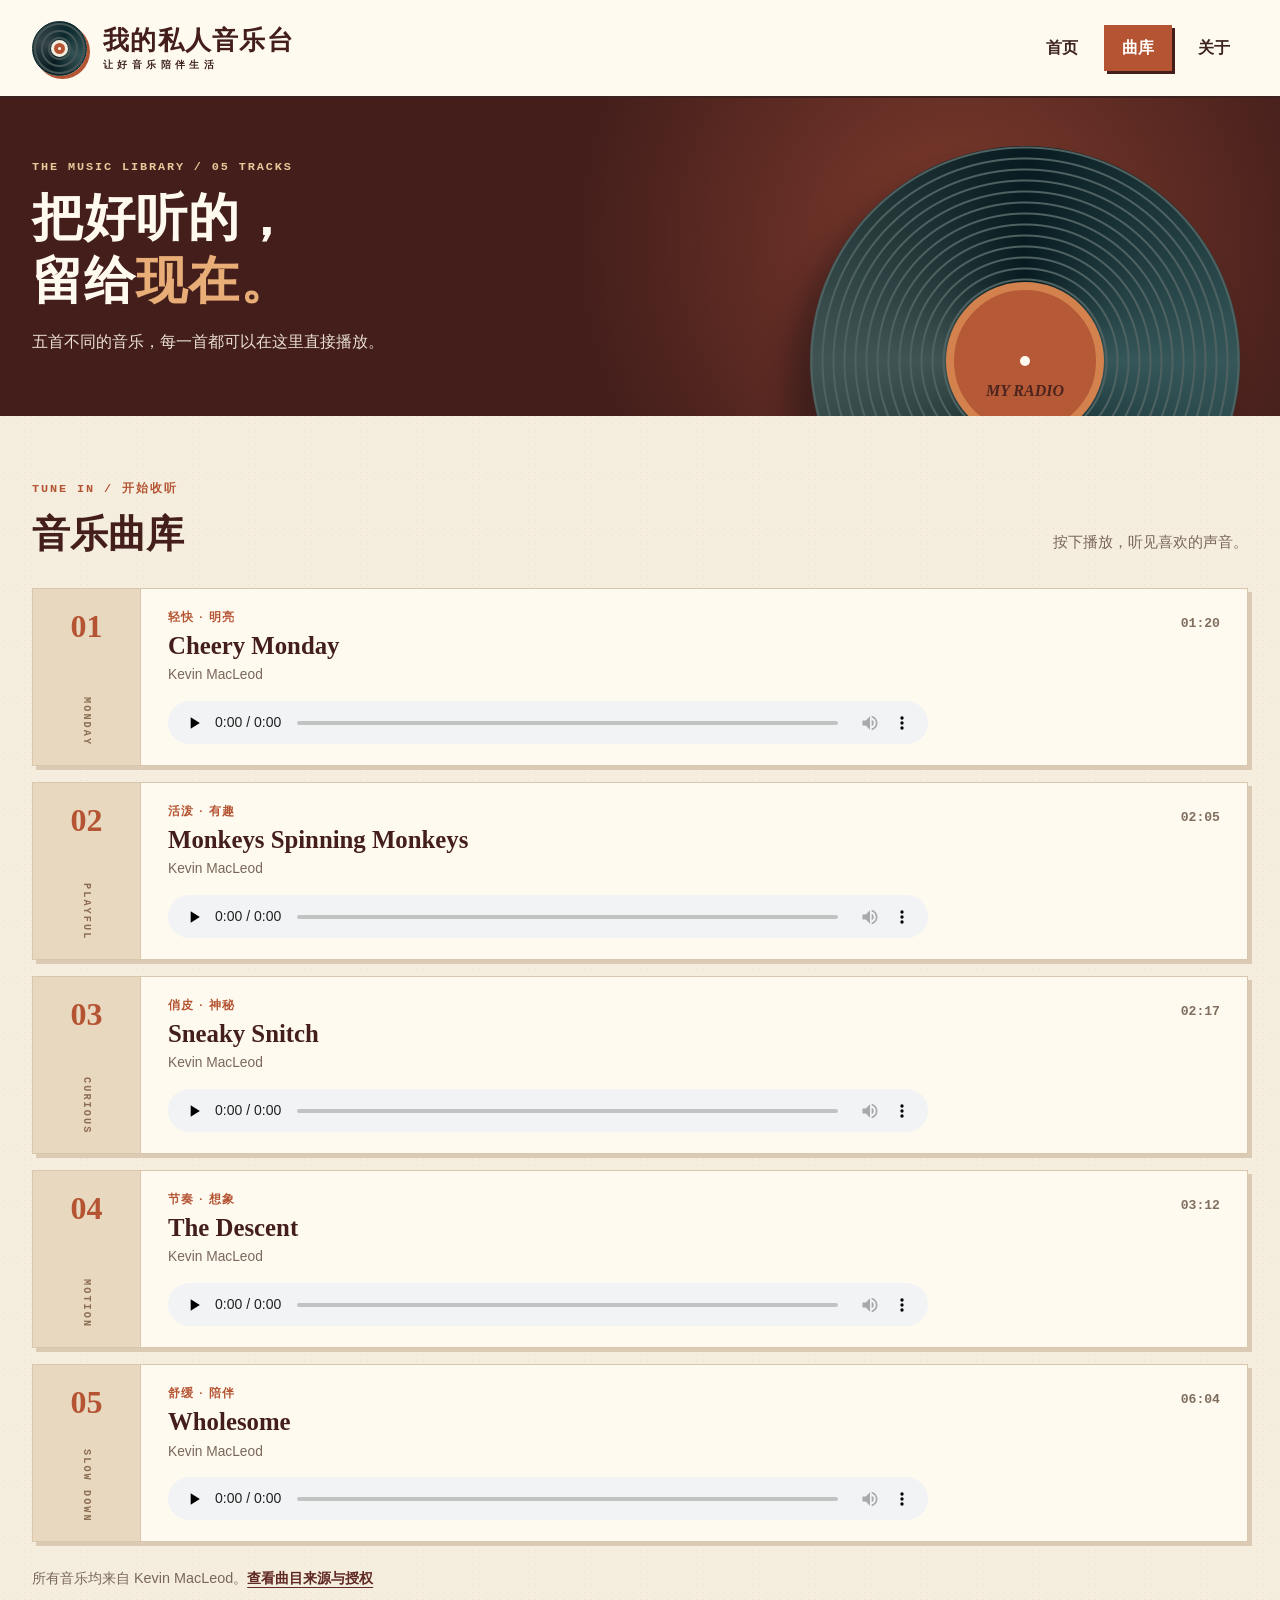
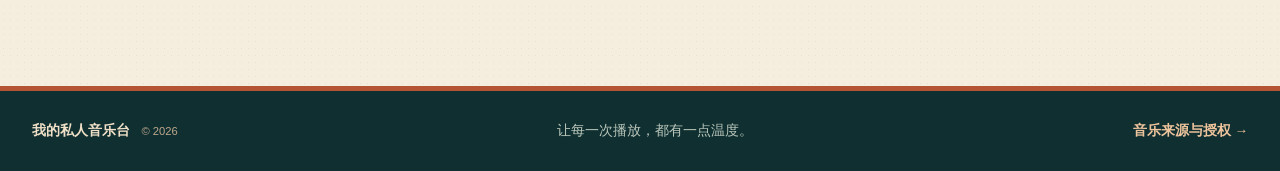
==== music.html @ 1c06bd7a "Add private music station website" ====
<!DOCTYPE html>
<html lang="zh-CN">
<head>
  <meta charset="UTF-8">
  <meta name="viewport" content="width=device-width, initial-scale=1.0">
  <meta name="description" content="我的私人音乐台曲库：五首 Kevin MacLeod 的音乐，提供 MP3 与 Ogg 格式，直接在线收听。">
  <title>曲库｜我的私人音乐台</title>
  <link rel="stylesheet" href="styles.css">
</head>
<body>
  <header class="site-header">
    <div class="header-inner page-width">
      <a class="brand" href="index.html" aria-label="我的私人音乐台，返回首页"><span class="brand-record" aria-hidden="true"></span><span class="brand-words"><strong>我的私人音乐台</strong><small>让好音乐陪伴生活</small></span></a>
      <nav class="site-nav" aria-label="主导航"><a href="index.html">首页</a><a href="music.html" aria-current="page">曲库</a><a href="about.html">关于</a></nav>
    </div>
  </header>

  <main>
    <section class="interior-hero library-hero" aria-labelledby="library-title">
      <div class="page-width interior-grid">
        <div><p class="eyebrow light-eyebrow">THE MUSIC LIBRARY / 05 TRACKS</p><h1 id="library-title">把好听的，<br>留给<span>现在。</span></h1><p>五首不同的音乐，每一首都可以在这里直接播放。</p></div>
        <div class="hero-record" aria-hidden="true"><span></span></div>
      </div>
    </section>

    <section class="library page-width" aria-label="五首音乐播放器">
      <div class="library-heading"><div><p class="eyebrow">TUNE IN / 开始收听</p><h2>音乐曲库</h2></div><p>按下播放，听见喜欢的声音。</p></div>

      <article class="track-card" id="cheery-monday">
        <div class="track-side"><span class="track-number">01</span><span class="track-side-label">MONDAY</span></div>
        <div class="track-main"><div class="track-heading"><div><p class="track-tag">轻快 · 明亮</p><h2>Cheery Monday</h2><p class="track-artist">Kevin MacLeod</p></div><span class="track-duration">01:20</span></div><audio controls preload="none" aria-label="播放 Cheery Monday，Kevin MacLeod"><source src="assets/audio/cheery-monday.mp3" type="audio/mpeg"><source src="assets/audio/cheery-monday.ogg" type="audio/ogg">您的浏览器不支持音频播放。<a href="assets/audio/cheery-monday.mp3" download>下载 MP3</a> 或 <a href="assets/audio/cheery-monday.ogg" download>下载 Ogg</a>。</audio></div>
      </article>

      <article class="track-card" id="monkeys-spinning-monkeys">
        <div class="track-side"><span class="track-number">02</span><span class="track-side-label">PLAYFUL</span></div>
        <div class="track-main"><div class="track-heading"><div><p class="track-tag">活泼 · 有趣</p><h2>Monkeys Spinning Monkeys</h2><p class="track-artist">Kevin MacLeod</p></div><span class="track-duration">02:05</span></div><audio controls preload="none" aria-label="播放 Monkeys Spinning Monkeys，Kevin MacLeod"><source src="assets/audio/monkeys-spinning-monkeys.mp3" type="audio/mpeg"><source src="assets/audio/monkeys-spinning-monkeys.ogg" type="audio/ogg">您的浏览器不支持音频播放。<a href="assets/audio/monkeys-spinning-monkeys.mp3" download>下载 MP3</a> 或 <a href="assets/audio/monkeys-spinning-monkeys.ogg" download>下载 Ogg</a>。</audio></div>
      </article>

      <article class="track-card" id="sneaky-snitch">
        <div class="track-side"><span class="track-number">03</span><span class="track-side-label">CURIOUS</span></div>
        <div class="track-main"><div class="track-heading"><div><p class="track-tag">俏皮 · 神秘</p><h2>Sneaky Snitch</h2><p class="track-artist">Kevin MacLeod</p></div><span class="track-duration">02:17</span></div><audio controls preload="none" aria-label="播放 Sneaky Snitch，Kevin MacLeod"><source src="assets/audio/sneaky-snitch.mp3" type="audio/mpeg"><source src="assets/audio/sneaky-snitch.ogg" type="audio/ogg">您的浏览器不支持音频播放。<a href="assets/audio/sneaky-snitch.mp3" download>下载 MP3</a> 或 <a href="assets/audio/sneaky-snitch.ogg" download>下载 Ogg</a>。</audio></div>
      </article>

      <article class="track-card" id="the-descent">
        <div class="track-side"><span class="track-number">04</span><span class="track-side-label">MOTION</span></div>
        <div class="track-main"><div class="track-heading"><div><p class="track-tag">节奏 · 想象</p><h2>The Descent</h2><p class="track-artist">Kevin MacLeod</p></div><span class="track-duration">03:12</span></div><audio controls preload="none" aria-label="播放 The Descent，Kevin MacLeod"><source src="assets/audio/the-descent.mp3" type="audio/mpeg"><source src="assets/audio/the-descent.ogg" type="audio/ogg">您的浏览器不支持音频播放。<a href="assets/audio/the-descent.mp3" download>下载 MP3</a> 或 <a href="assets/audio/the-descent.ogg" download>下载 Ogg</a>。</audio></div>
      </article>

      <article class="track-card" id="wholesome">
        <div class="track-side"><span class="track-number">05</span><span class="track-side-label">SLOW DOWN</span></div>
        <div class="track-main"><div class="track-heading"><div><p class="track-tag">舒缓 · 陪伴</p><h2>Wholesome</h2><p class="track-artist">Kevin MacLeod</p></div><span class="track-duration">06:04</span></div><audio controls preload="none" aria-label="播放 Wholesome，Kevin MacLeod"><source src="assets/audio/wholesome.mp3" type="audio/mpeg"><source src="assets/audio/wholesome.ogg" type="audio/ogg">您的浏览器不支持音频播放。<a href="assets/audio/wholesome.mp3" download>下载 MP3</a> 或 <a href="assets/audio/wholesome.ogg" download>下载 Ogg</a>。</audio></div>
      </article>

      <p class="library-note">所有音乐均来自 Kevin MacLeod。<a href="about.html#credits">查看曲目来源与授权</a></p>
    </section>
  </main>

  <footer class="site-footer"><div class="page-width footer-inner"><span>我的私人音乐台 <small>© 2026</small></span><span>让每一次播放，都有一点温度。</span><a href="about.html">音乐来源与授权 →</a></div></footer>
</body>
</html>
---- styles.css ----
@charset "UTF-8";

:root {
  --paper: #f5eedf;
  --paper-light: #fffaf0;
  --ink: #3d2320;
  --wine: #602923;
  --wine-dark: #431e1b;
  --teal: #173e3d;
  --teal-dark: #102f31;
  --rust: #b45432;
  --gold: #d8b77c;
  --line: #d8c7ad;
  --muted: #79675a;
  --font-display: "Noto Serif SC", "Songti SC", "STSong", "SimSun", Georgia, serif;
  --font-body: "Noto Sans SC", "Microsoft YaHei", "PingFang SC", Arial, sans-serif;
}

*, *::before, *::after { box-sizing: border-box; }
html { scroll-behavior: smooth; }
body {
  margin: 0;
  color: var(--ink);
  background: radial-gradient(rgba(99, 65, 39, .075) .7px, transparent .8px) 0 0 / 7px 7px, var(--paper);
  font-family: var(--font-body);
  line-height: 1.65;
}
button, audio { font: inherit; }
a { color: inherit; text-decoration: none; }
a:focus-visible, audio:focus-visible { outline: 3px solid var(--rust); outline-offset: 4px; }
img { max-width: 100%; }
.page-width { width: min(100% - 64px, 1220px); margin-inline: auto; }
.eyebrow { margin: 0 0 12px; color: var(--rust); font: 700 .74rem/1.4 "Courier New", monospace; letter-spacing: .16em; }
.light-eyebrow { color: #e9c999; }

/* Header */
.site-header { position: relative; z-index: 5; background: var(--paper-light); border-bottom: 2px solid var(--ink); }
.header-inner { min-height: 96px; display: flex; align-items: center; justify-content: space-between; gap: 24px; }
.brand { display: inline-flex; align-items: center; gap: 16px; min-width: 0; }
.brand-record {
  position: relative;
  flex: 0 0 55px;
  width: 55px;
  height: 55px;
  border-radius: 50%;
  background: repeating-radial-gradient(circle, transparent 0 2px, #455555 3px 4px, transparent 5px 7px), conic-gradient(from 20deg, #0b292d, #325254, #071b20, #354448, #0b292d);
  border: 1px solid #09262a;
  box-shadow: 3px 3px 0 var(--rust);
}
.brand-record::before { content: ""; position: absolute; inset: 18px; border-radius: 50%; background: var(--rust); border: 3px solid var(--paper); }
.brand-record::after { content: ""; position: absolute; inset: 25px; border-radius: 50%; background: var(--paper-light); }
.brand-words { display: grid; gap: 1px; }
.brand-words strong { font: 900 clamp(1.15rem, 2vw, 1.72rem)/1.3 var(--font-display); letter-spacing: .05em; color: var(--wine-dark); white-space: nowrap; }
.brand-words small { font: 700 .6rem/1.4 var(--font-body); letter-spacing: .46em; white-space: nowrap; }
.site-nav { display: flex; align-items: center; gap: 8px; }
.site-nav a { min-width: 68px; text-align: center; padding: 10px 14px; font-weight: 700; transition: background .2s, color .2s; }
.site-nav a:hover { color: var(--rust); }
.site-nav a[aria-current="page"] { background: var(--rust); color: white; box-shadow: 3px 3px 0 var(--wine-dark); }

/* Home hero */
.home-hero {
  overflow: hidden;
  color: var(--paper-light);
  background: radial-gradient(circle at 82% 44%, #265553 0, transparent 42%), linear-gradient(130deg, var(--teal-dark), var(--teal));
}
.hero-grid { min-height: 550px; display: grid; grid-template-columns: minmax(0, 1fr) minmax(0, 1.1fr); align-items: center; gap: 32px; }
.hero-copy { position: relative; z-index: 2; padding-block: 60px; }
.eyebrow-line { display: inline-block; width: 25px; height: 1px; margin: 0 9px 4px 0; background: currentColor; }
.hero-copy h1, .interior-hero h1 { margin: 0; font: 900 clamp(3rem, 5vw, 5.2rem)/1.22 var(--font-display); letter-spacing: .02em; }
.hero-copy h1 span, .interior-hero h1 span { color: #e9ae77; }
.hero-lead { max-width: 420px; margin: 26px 0 32px; color: #e7e1d2; font-size: 1.04rem; line-height: 1.9; }
.button { display: inline-flex; align-items: center; justify-content: space-between; gap: 58px; min-width: 212px; padding: 13px 18px 13px 23px; font-weight: 700; border: 1px solid transparent; transition: transform .2s, box-shadow .2s; }
.button:hover { transform: translateY(-3px); }
.button-light { background: #f4e7cc; color: var(--wine-dark); box-shadow: 5px 5px 0 var(--rust); }
.button-light:hover { box-shadow: 7px 8px 0 var(--rust); }
.hero-footnote { margin: 28px 0 0; color: #c3d1cb; font-size: .77rem; letter-spacing: .12em; }
.hero-art { position: relative; height: 510px; isolation: isolate; }
.signal { position: absolute; left: 50%; top: 46%; width: 460px; height: 460px; border: 1px solid rgba(222, 170, 113, .52); border-radius: 50%; transform: translate(-50%, -50%); }
.signal-two { width: 590px; height: 590px; opacity: .55; }
.signal-three { width: 720px; height: 720px; opacity: .3; }
.radio-antenna { position: absolute; width: 7px; height: 146px; bottom: 327px; left: 69%; border-radius: 5px; background: linear-gradient(90deg, #8e9995, #f4e5bd, #798b89); transform: rotate(14deg); transform-origin: bottom; }
.radio-antenna::before { content: ""; position: absolute; top: -8px; left: -5px; width: 17px; height: 17px; border-radius: 50%; background: var(--gold); }
.radio-body { position: absolute; width: min(100%, 490px); height: 300px; bottom: 49px; left: 50%; transform: translateX(-50%); border: 9px solid #8c3e27; border-radius: 42px 42px 27px 27px; background: linear-gradient(145deg, #ae5b35, #6c291c 72%); box-shadow: 0 27px 0 -14px #351d16, 23px 30px 34px #061c1ba8, inset 3px 3px 1px #e29357; }
.radio-face { position: absolute; inset: 15px 15px 22px; display: grid; grid-template-columns: 56% 44%; gap: 8px; padding: 18px; border-radius: 26px 26px 17px 17px; background: #261e19; border: 3px solid #d39457; }
.radio-speaker { border: 4px solid #9f7144; border-radius: 22px; background-color: #e2b273; background-image: radial-gradient(#513a27 1.35px, transparent 1.8px); background-size: 7px 7px; box-shadow: inset 0 0 26px #713c25; }
.radio-panel { display: flex; flex-direction: column; align-items: center; min-width: 0; border-radius: 16px; background: linear-gradient(145deg, #593523, #241d19); border: 2px solid #925c38; }
.radio-label { margin-top: 18px; text-align: center; color: #eac58d; font: italic 700 1.16rem/1.1 Georgia, serif; letter-spacing: .08em; }
.radio-frequency { position: relative; display: flex; justify-content: space-evenly; align-items: end; width: 84%; height: 34px; margin-top: 12px; border-top: 2px solid #c99259; border-bottom: 2px solid #c99259; }
.radio-frequency i { display: block; height: 11px; border-left: 2px solid #e9c291; }
.radio-frequency i:nth-child(3n) { height: 18px; }
.radio-frequency::after { content: ""; position: absolute; height: 28px; left: 58%; bottom: 0; border-left: 3px solid #d9754b; }
.radio-dial { display: flex; justify-content: space-between; width: 82%; color: #e9c291; font: 700 .65rem "Courier New", monospace; }
.radio-knobs { display: flex; justify-content: space-around; width: 100%; margin-top: auto; margin-bottom: 17px; }
.radio-knobs span { width: 44px; height: 44px; border-radius: 50%; background: repeating-conic-gradient(#b88752 0 8deg, #694528 8deg 13deg); border: 5px solid #d3a065; box-shadow: 0 3px 0 #170e0b, inset 0 0 0 6px #603c26; }
.radio-feet span { position: absolute; bottom: -22px; width: 54px; height: 20px; background: #301b16; border-radius: 0 0 10px 10px; }
.radio-feet span:first-child { left: 60px; }.radio-feet span:last-child { right: 60px; }
.art-stamp { position: absolute; top: 43px; right: 5px; transform: rotate(12deg); display: grid; place-items: center; width: 116px; height: 116px; border: 2px solid #e3be86; border-radius: 50%; text-align: center; color: #e3be86; font: 700 .76rem/1.5 "Courier New", monospace; letter-spacing: .14em; }
.hero-band { background: var(--wine-dark); border-block: 1px solid #cb9c77; }
.hero-band .page-width { display: flex; align-items: center; justify-content: space-between; min-height: 45px; color: #e5c5a0; font: 700 .7rem "Courier New", monospace; letter-spacing: .2em; }
.hero-band span:nth-child(2) { font-size: 1rem; }

/* Featured */
.featured { padding-block: 86px 100px; }
.section-heading, .library-heading { display: flex; justify-content: space-between; align-items: end; gap: 24px; margin-bottom: 30px; }
.section-heading h2, .library-heading h2 { margin: 0; color: var(--wine-dark); font: 900 clamp(1.9rem, 3vw, 2.75rem)/1.3 var(--font-display); }
.section-heading > p, .library-heading > p { margin: 0 0 5px; color: var(--muted); font-size: .92rem; }
.feature-grid { display: grid; grid-template-columns: repeat(3, minmax(0, 1fr)); gap: 22px; }
.feature-card { overflow: hidden; background: var(--paper-light); border: 1px solid var(--line); box-shadow: 5px 5px 0 #d8c6a9; }
.feature-art { position: relative; height: 220px; overflow: hidden; }
.feature-art-note { position: absolute; left: 18px; bottom: 13px; color: #fff2dd; font: 700 .66rem "Courier New", monospace; letter-spacing: .17em; }
.feature-art-record { background: linear-gradient(135deg, #a66a3d, #4e201c 78%); }
.feature-vinyl { position: absolute; width: 255px; height: 255px; top: 26px; right: -9px; border-radius: 50%; background: repeating-radial-gradient(circle, transparent 0 4px, #284142 5px 6px, transparent 7px 11px), conic-gradient(#0a252c, #315053, #06171c, #2f484b, #0a252c); box-shadow: -19px 12px 30px #21100fd1; }
.feature-vinyl::before { content: ""; position: absolute; inset: 90px; border-radius: 50%; background: #c06437; border: 6px solid #d59059; }
.feature-vinyl::after { content: ""; position: absolute; inset: 123px; border-radius: 50%; background: #f2d7a6; }
.feature-art-window { background: linear-gradient(45deg, #1c4341, #60918b 60%, #c7aa72); }
.window-frame { position: absolute; left: 26%; top: -15%; width: 50%; height: 137%; display: grid; grid-template-columns: 1fr 1fr; grid-template-rows: 1fr 1fr; gap: 8px; padding: 8px; transform: rotate(-8deg); background: #6b412a; box-shadow: 13px 10px 16px #1b343399; }
.window-frame i { background: linear-gradient(155deg, #d7bd85, #5a8c85 55%, #244c50 56%); }
.feature-art-sun { background: linear-gradient(175deg, #c37048 0, #dca775 48%, #1c4748 49%, #0e3136 100%); }
.feature-art-sun::after { content: ""; position: absolute; left: -15%; right: -15%; bottom: -80%; height: 112%; border-radius: 50%; background: repeating-radial-gradient(circle at 50% 0%, transparent 0 17px, #d7b58747 18px 19px), #14383c; }
.sun-circle { position: absolute; top: 25px; left: 50%; width: 124px; height: 124px; border-radius: 50%; transform: translateX(-50%); background: #f4ce8d; box-shadow: 0 0 0 22px #f4ce8d29; }
.feature-content { padding: 18px 19px 20px; }
.feature-mood { color: var(--rust); font-size: .74rem; font-weight: 700; letter-spacing: .12em; }
.feature-content h3 { margin: 8px 0 1px; font: 700 1.28rem/1.35 Georgia, var(--font-display); }
.feature-content p { margin: 0 0 20px; color: var(--muted); font-size: .86rem; }
.feature-content a { display: inline-flex; justify-content: space-between; align-items: center; width: 100%; padding-top: 12px; border-top: 1px solid var(--line); color: var(--wine); font-size: .86rem; font-weight: 700; }
.feature-content a:hover, .section-end a:hover, .text-link:hover, .library-note a:hover, .credit-row a:hover { color: var(--rust); }
.section-end { display: flex; justify-content: space-between; align-items: center; gap: 20px; margin-top: 31px; padding-top: 20px; border-top: 1px solid var(--line); color: var(--muted); font-size: .9rem; }
.section-end a { color: var(--wine); font-weight: 700; }

/* Shared page heroes */
.interior-hero { overflow: hidden; color: var(--paper-light); }
.library-hero { background: radial-gradient(circle at 75% 45%, #7f3b2d, transparent 40%), var(--wine-dark); }
.about-hero { background: radial-gradient(circle at 78% 45%, #285654, transparent 40%), var(--teal-dark); }
.interior-grid { position: relative; display: grid; grid-template-columns: minmax(0, 1fr) 450px; align-items: center; min-height: 318px; }
.interior-grid > div:first-child { position: relative; z-index: 1; padding-block: 54px; }
.interior-hero h1 { font-size: clamp(2.6rem, 4vw, 4.25rem); }
.interior-hero p:last-child { max-width: 520px; margin: 17px 0 0; color: #eadfd2; }
.hero-record { position: absolute; width: 430px; height: 430px; top: 48px; right: 8px; border-radius: 50%; background: repeating-radial-gradient(circle, transparent 0 3px, #4f6261 4px 5px, transparent 6px 11px), conic-gradient(#071b20, #355759, #071b20, #405553, #071b20); box-shadow: -19px 22px 28px #1b10157a; }
.hero-record::before { content: ""; position: absolute; inset: 136px; border-radius: 50%; background: #b65937; border: 8px solid #d3824d; }
.hero-record::after { content: ""; position: absolute; inset: 210px; border-radius: 50%; background: var(--paper-light); }
.hero-record span { position: absolute; z-index: 1; top: 50%; left: 50%; width: 130px; transform: translate(-50%, 21px); text-align: center; color: #4d251e; font: italic 700 1rem Georgia, serif; }
.hero-record span::after { content: "MY RADIO"; }
.about-record { transform: rotate(-18deg); }

/* Library */
.library { padding-block: 65px 95px; }
.library-heading { margin-bottom: 28px; }
.track-card { display: grid; grid-template-columns: 108px minmax(0, 1fr); margin-bottom: 16px; background: var(--paper-light); border: 1px solid var(--line); box-shadow: 4px 4px 0 #dbcbb4; scroll-margin-top: 24px; }
.track-card:target { outline: 3px solid var(--rust); outline-offset: 3px; }
.track-side { display: flex; flex-direction: column; align-items: center; justify-content: space-between; padding: 19px 8px; background: #e8d8bf; border-right: 1px solid var(--line); }
.track-number { color: var(--rust); font: 700 2rem Georgia, serif; }
.track-side-label { writing-mode: vertical-rl; color: #8b6d53; font: 700 .64rem "Courier New", monospace; letter-spacing: .2em; }
.track-main { min-width: 0; padding: 19px 27px 21px; }
.track-heading { display: flex; justify-content: space-between; align-items: start; gap: 20px; margin-bottom: 14px; }
.track-tag { margin: 0 0 2px; color: var(--rust); font-size: .72rem; font-weight: 700; letter-spacing: .12em; }
.track-heading h2 { margin: 0; color: var(--wine-dark); font: 700 clamp(1.22rem, 2vw, 1.55rem)/1.35 Georgia, var(--font-display); }
.track-artist { margin: 2px 0 0; color: var(--muted); font-size: .86rem; }
.track-duration { flex: 0 0 auto; margin-top: 8px; color: #806f5f; font: 700 .82rem "Courier New", monospace; }
.track-main audio { display: block; width: 100%; max-width: 760px; height: 43px; accent-color: var(--rust); }
.library-note { margin: 25px 0 0; color: var(--muted); font-size: .9rem; }
.library-note a { color: var(--wine); font-weight: 700; text-decoration: underline; text-underline-offset: 4px; }

/* About */
.about-layout { display: grid; grid-template-columns: 1.1fr .9fr; gap: 80px; align-items: center; padding-block: 88px 100px; }
.about-intro h2 { margin: 0 0 23px; color: var(--wine-dark); font: 900 clamp(2rem, 3vw, 2.9rem)/1.38 var(--font-display); }
.about-intro > p:not(.eyebrow) { max-width: 610px; color: #584b40; line-height: 2; }
.text-link { display: inline-block; margin-top: 14px; padding-bottom: 5px; border-bottom: 2px solid currentColor; color: var(--wine); font-weight: 700; }
.about-quote { position: relative; overflow: hidden; min-height: 322px; padding: 38px 46px; color: #f6e6c9; background: var(--wine-dark); border: 7px double #d3a16f; box-shadow: 10px 10px 0 #decbb0; }
.about-quote > span { color: #cb8c66; font: 900 5rem/.8 Georgia, serif; }
.about-quote p { position: relative; z-index: 1; margin: 8px 0 19px; font: 700 clamp(1.4rem, 2.1vw, 2rem)/1.75 var(--font-display); }
.about-quote small { position: relative; z-index: 1; color: #e5b985; }
.quote-waves { position: absolute; right: -12px; bottom: 17px; display: flex; gap: 8px; align-items: center; height: 80px; opacity: .25; }
.quote-waves i { display: block; width: 7px; height: 25px; background: #f5e2c0; }
.quote-waves i:nth-child(2n) { height: 48px; }.quote-waves i:nth-child(3n) { height: 68px; }
.credits-section { padding-block: 75px 90px; background: #fff9eb9e; border-top: 1px solid var(--line); }
.credits-intro { max-width: 890px; margin: -3px 0 26px; color: #5f5147; line-height: 1.9; font-size: .91rem; }
.credits-intro a { color: var(--wine); text-decoration: underline; text-underline-offset: 3px; }
.credits-list { border-top: 2px solid var(--wine-dark); }
.credit-row { display: flex; align-items: center; justify-content: space-between; gap: 18px; padding: 17px 6px; border-bottom: 1px solid var(--line); }
.credit-row > div { display: flex; flex-wrap: wrap; align-items: baseline; gap: 8px 22px; }
.credit-row strong { color: var(--wine-dark); font: 700 1rem Georgia, var(--font-display); }
.credit-row span { color: var(--muted); font-size: .8rem; }
.credit-row a { flex: 0 0 auto; color: var(--wine); font-size: .83rem; font-weight: 700; }

/* Footer */
.site-footer { color: #efe0c7; background: var(--teal-dark); border-top: 5px solid var(--rust); }
.footer-inner { display: flex; justify-content: space-between; align-items: center; flex-wrap: wrap; gap: 12px 25px; min-height: 80px; padding-block: 20px; font-size: .85rem; }
.footer-inner > span:first-child { font-family: var(--font-display); font-weight: 700; }.footer-inner small { margin-left: 8px; color: #bea88c; font: 400 .7rem var(--font-body); }
.footer-inner > span:nth-child(2) { color: #b9c6ba; }.footer-inner a { color: #edc49c; font-weight: 700; }.footer-inner a:hover { color: white; }

@media (max-width: 880px) {
  .page-width { width: min(100% - 42px, 1220px); }
  .hero-grid { grid-template-columns: 1fr; gap: 0; }
  .hero-copy { padding-block: 66px 5px; }
  .hero-art { width: min(100%, 550px); height: 430px; margin-inline: auto; }
  .radio-body { bottom: 35px; }.radio-antenna { bottom: 312px; }
  .feature-grid { gap: 15px; }.feature-art { height: 170px; }
  .interior-grid { grid-template-columns: 1fr; }.hero-record { right: -130px; opacity: .48; }
  .about-layout { gap: 35px; }
}

@media (max-width: 620px) {
  .page-width { width: min(100% - 32px, 1220px); }
  .header-inner { min-height: 0; flex-direction: column; align-items: stretch; gap: 12px; padding-block: 13px; }
  .brand { justify-content: center; gap: 11px; }.brand-record { flex-basis: 42px; width: 42px; height: 42px; }.brand-record::before { inset: 13px; }.brand-record::after { inset: 19px; }
  .brand-words strong { font-size: 1.27rem; }.brand-words small { font-size: .54rem; letter-spacing: .27em; }
  .site-nav { justify-content: center; border-top: 1px solid var(--line); padding-top: 10px; }.site-nav a { flex: 1; max-width: 105px; padding: 7px 10px; }
  .hero-copy { padding-top: 54px; }.hero-copy h1 { font-size: clamp(2.55rem, 10vw, 3.6rem); }.hero-lead { font-size: .96rem; }
  .hero-art { height: 325px; }.signal { width: 340px; height: 340px; }.signal-two { width: 440px; height: 440px; }.signal-three { width: 540px; height: 540px; }
  .radio-body { width: 330px; height: 210px; bottom: 35px; border-width: 6px; border-radius: 28px; }.radio-face { inset: 9px 9px 14px; padding: 9px; border-width: 2px; border-radius: 18px; }.radio-speaker { border-radius: 13px; }.radio-label { margin-top: 8px; font-size: .8rem; }.radio-frequency { margin-top: 7px; height: 25px; }.radio-dial { font-size: .52rem; }.radio-knobs { margin-bottom: 6px; }.radio-knobs span { width: 29px; height: 29px; border-width: 3px; box-shadow: inset 0 0 0 4px #603c26; }.radio-antenna { height: 102px; bottom: 223px; left: 72%; }.art-stamp { top: 8px; right: 0; width: 72px; height: 72px; font-size: .48rem; }.radio-feet span { height: 14px; bottom: -16px; width: 38px; }
  .hero-band .page-width { font-size: .54rem; letter-spacing: .08em; }.hero-band span:nth-child(2) { display: none; }
  .featured, .library { padding-block: 55px 70px; }.section-heading, .library-heading { align-items: start; flex-direction: column; gap: 8px; margin-bottom: 23px; }
  .section-heading > p, .library-heading > p { font-size: .84rem; }.feature-grid { grid-template-columns: 1fr; gap: 22px; }.feature-art { height: 195px; }
  .section-end { align-items: start; flex-direction: column; gap: 8px; }
  .interior-grid { min-height: 280px; }.interior-grid > div:first-child { padding-block: 47px; }.interior-hero h1 { font-size: 2.5rem; }.interior-hero p:last-child { font-size: .88rem; }.hero-record { width: 270px; height: 270px; top: 28px; right: -130px; }.hero-record::before { inset: 85px; }.hero-record::after { inset: 130px; }.hero-record span { display: none; }
  .track-card { grid-template-columns: 50px minmax(0, 1fr); }.track-side { padding: 17px 4px; }.track-number { font-size: 1.2rem; }.track-side-label { font-size: .52rem; }.track-main { padding: 16px 13px 18px; }.track-heading { gap: 7px; }.track-heading h2 { font-size: 1.14rem; overflow-wrap: anywhere; }.track-duration { font-size: .68rem; }.track-main audio { height: 40px; }
  .about-layout { grid-template-columns: 1fr; padding-block: 65px 75px; }.about-quote { min-height: 260px; }.credits-section { padding-block: 65px 75px; }.credit-row { align-items: start; flex-direction: column; gap: 4px; }.credit-row > div { flex-direction: column; gap: 2px; }
  .footer-inner { flex-direction: column; align-items: start; }
}

@media (prefers-reduced-motion: reduce) {
  html { scroll-behavior: auto; }
  *, *::before, *::after { transition-duration: .01ms !important; animation-duration: .01ms !important; }
}
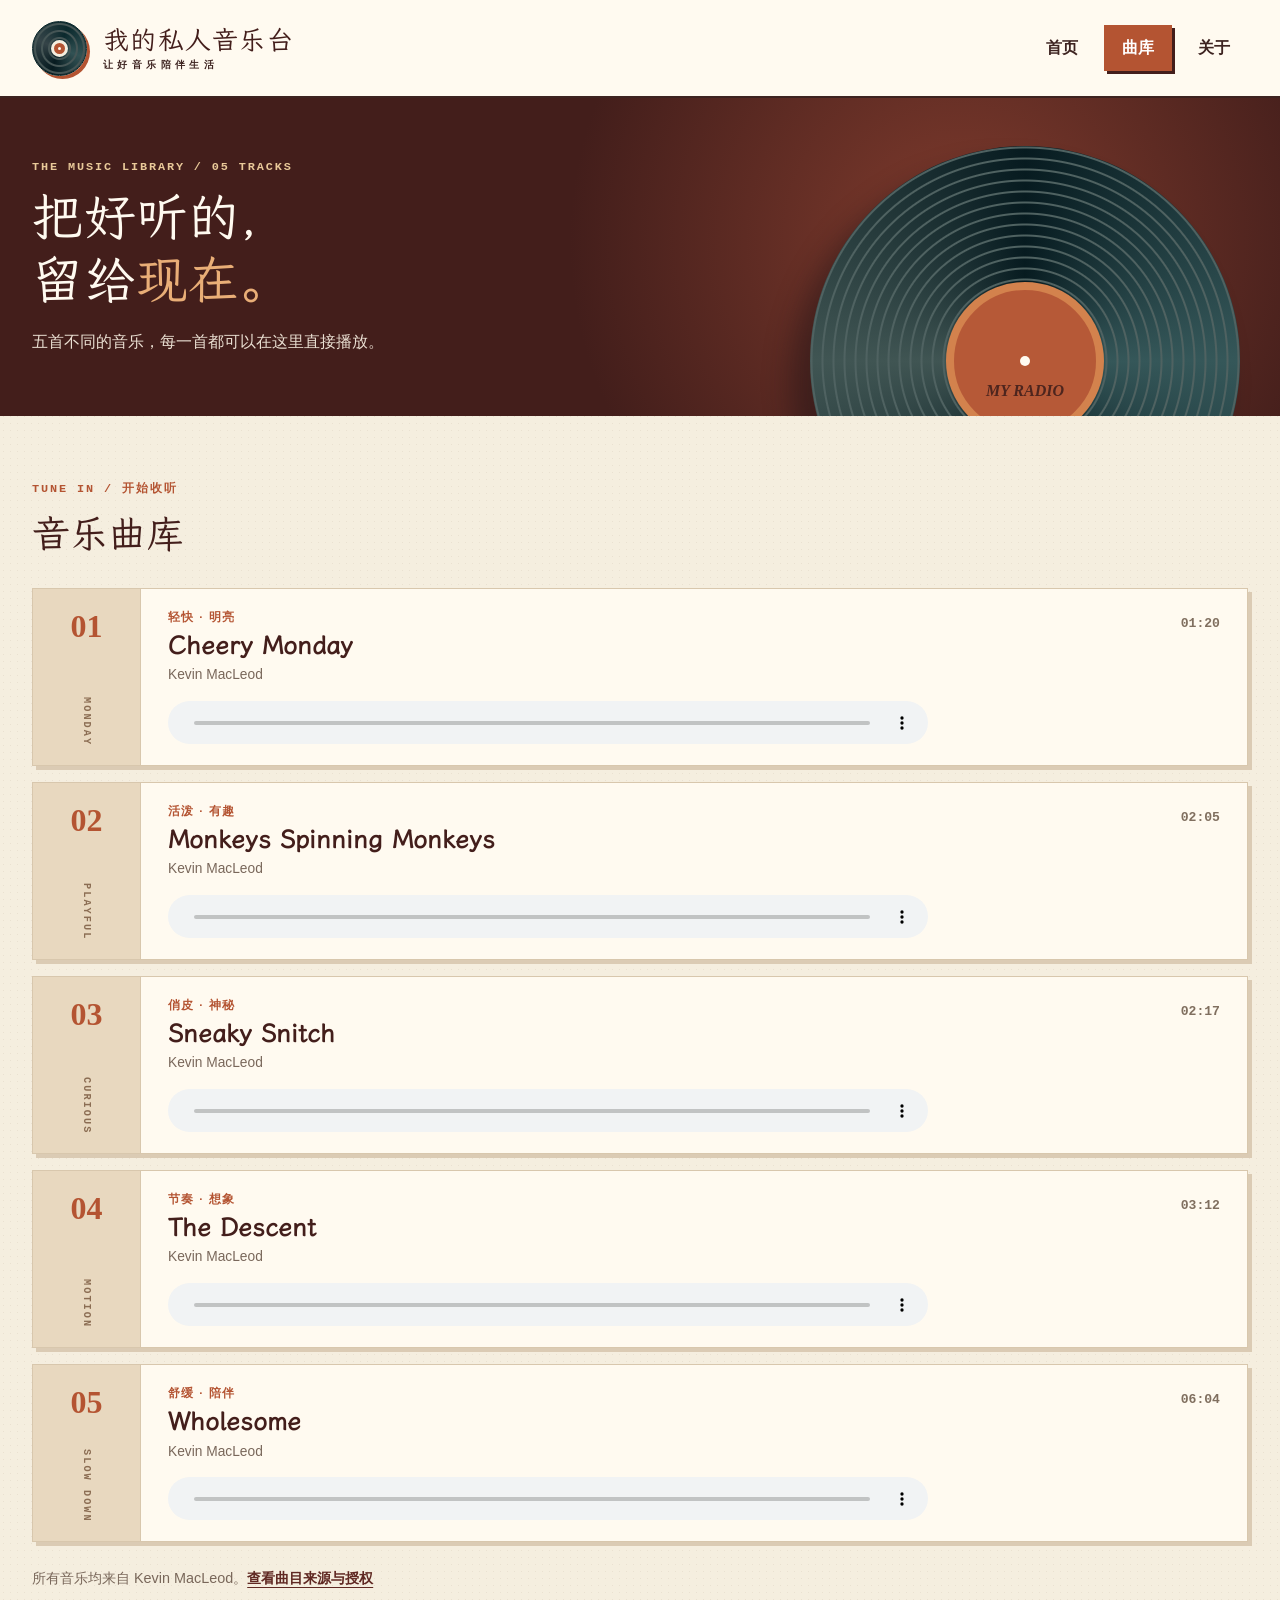
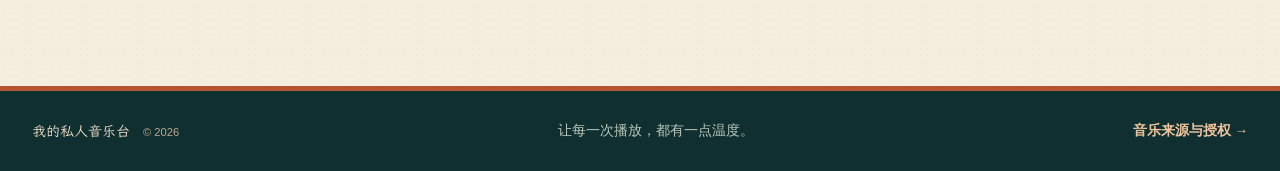
==== commit 6bb245cd: "Remove library heading tagline" ====
--- a/music.html
+++ b/music.html
@@ -24,7 +24,7 @@
     </section>
 
     <section class="library page-width" aria-label="五首音乐播放器">
-      <div class="library-heading"><div><p class="eyebrow">TUNE IN / 开始收听</p><h2>音乐曲库</h2></div><p>按下播放，听见喜欢的声音。</p></div>
+      <div class="library-heading"><div><p class="eyebrow">TUNE IN / 开始收听</p><h2>音乐曲库</h2></div></div>
 
       <article class="track-card" id="cheery-monday">
         <div class="track-side"><span class="track-number">01</span><span class="track-side-label">MONDAY</span></div>
--- a/styles.css
+++ b/styles.css
@@ -1,4 +1,12 @@
 @charset "UTF-8";
+
+@font-face {
+  font-family: "LXGW WenKai Web";
+  src: url("assets/fonts/LXGWWenKai-web.woff2") format("woff2");
+  font-style: normal;
+  font-weight: 400;
+  font-display: swap;
+}
 
 :root {
   --paper: #f5eedf;
@@ -12,7 +20,7 @@
   --gold: #d8b77c;
   --line: #d8c7ad;
   --muted: #79675a;
-  --font-display: "Noto Serif SC", "Songti SC", "STSong", "SimSun", Georgia, serif;
+  --font-display: "LXGW WenKai Web", "KaiTi", "STKaiti", "Noto Serif SC", serif;
   --font-body: "Noto Sans SC", "Microsoft YaHei", "PingFang SC", Arial, sans-serif;
 }
 
@@ -50,7 +58,7 @@
 .brand-record::before { content: ""; position: absolute; inset: 18px; border-radius: 50%; background: var(--rust); border: 3px solid var(--paper); }
 .brand-record::after { content: ""; position: absolute; inset: 25px; border-radius: 50%; background: var(--paper-light); }
 .brand-words { display: grid; gap: 1px; }
-.brand-words strong { font: 900 clamp(1.15rem, 2vw, 1.72rem)/1.3 var(--font-display); letter-spacing: .05em; color: var(--wine-dark); white-space: nowrap; }
+.brand-words strong { font: 400 clamp(1.15rem, 2vw, 1.72rem)/1.3 var(--font-display); letter-spacing: .05em; color: var(--wine-dark); white-space: nowrap; }
 .brand-words small { font: 700 .6rem/1.4 var(--font-body); letter-spacing: .46em; white-space: nowrap; }
 .site-nav { display: flex; align-items: center; gap: 8px; }
 .site-nav a { min-width: 68px; text-align: center; padding: 10px 14px; font-weight: 700; transition: background .2s, color .2s; }
@@ -66,7 +74,7 @@
 .hero-grid { min-height: 550px; display: grid; grid-template-columns: minmax(0, 1fr) minmax(0, 1.1fr); align-items: center; gap: 32px; }
 .hero-copy { position: relative; z-index: 2; padding-block: 60px; }
 .eyebrow-line { display: inline-block; width: 25px; height: 1px; margin: 0 9px 4px 0; background: currentColor; }
-.hero-copy h1, .interior-hero h1 { margin: 0; font: 900 clamp(3rem, 5vw, 5.2rem)/1.22 var(--font-display); letter-spacing: .02em; }
+.hero-copy h1, .interior-hero h1 { margin: 0; font: 400 clamp(3rem, 5vw, 5.2rem)/1.22 var(--font-display); letter-spacing: .02em; }
 .hero-copy h1 span, .interior-hero h1 span { color: #e9ae77; }
 .hero-lead { max-width: 420px; margin: 26px 0 32px; color: #e7e1d2; font-size: 1.04rem; line-height: 1.9; }
 .button { display: inline-flex; align-items: center; justify-content: space-between; gap: 58px; min-width: 212px; padding: 13px 18px 13px 23px; font-weight: 700; border: 1px solid transparent; transition: transform .2s, box-shadow .2s; }
@@ -102,7 +110,7 @@
 /* Featured */
 .featured { padding-block: 86px 100px; }
 .section-heading, .library-heading { display: flex; justify-content: space-between; align-items: end; gap: 24px; margin-bottom: 30px; }
-.section-heading h2, .library-heading h2 { margin: 0; color: var(--wine-dark); font: 900 clamp(1.9rem, 3vw, 2.75rem)/1.3 var(--font-display); }
+.section-heading h2, .library-heading h2 { margin: 0; color: var(--wine-dark); font: 400 clamp(1.9rem, 3vw, 2.75rem)/1.3 var(--font-display); }
 .section-heading > p, .library-heading > p { margin: 0 0 5px; color: var(--muted); font-size: .92rem; }
 .feature-grid { display: grid; grid-template-columns: repeat(3, minmax(0, 1fr)); gap: 22px; }
 .feature-card { overflow: hidden; background: var(--paper-light); border: 1px solid var(--line); box-shadow: 5px 5px 0 #d8c6a9; }
@@ -162,12 +170,12 @@
 
 /* About */
 .about-layout { display: grid; grid-template-columns: 1.1fr .9fr; gap: 80px; align-items: center; padding-block: 88px 100px; }
-.about-intro h2 { margin: 0 0 23px; color: var(--wine-dark); font: 900 clamp(2rem, 3vw, 2.9rem)/1.38 var(--font-display); }
+.about-intro h2 { margin: 0 0 23px; color: var(--wine-dark); font: 400 clamp(2rem, 3vw, 2.9rem)/1.38 var(--font-display); }
 .about-intro > p:not(.eyebrow) { max-width: 610px; color: #584b40; line-height: 2; }
 .text-link { display: inline-block; margin-top: 14px; padding-bottom: 5px; border-bottom: 2px solid currentColor; color: var(--wine); font-weight: 700; }
 .about-quote { position: relative; overflow: hidden; min-height: 322px; padding: 38px 46px; color: #f6e6c9; background: var(--wine-dark); border: 7px double #d3a16f; box-shadow: 10px 10px 0 #decbb0; }
 .about-quote > span { color: #cb8c66; font: 900 5rem/.8 Georgia, serif; }
-.about-quote p { position: relative; z-index: 1; margin: 8px 0 19px; font: 700 clamp(1.4rem, 2.1vw, 2rem)/1.75 var(--font-display); }
+.about-quote p { position: relative; z-index: 1; margin: 8px 0 19px; font: 400 clamp(1.4rem, 2.1vw, 2rem)/1.75 var(--font-display); }
 .about-quote small { position: relative; z-index: 1; color: #e5b985; }
 .quote-waves { position: absolute; right: -12px; bottom: 17px; display: flex; gap: 8px; align-items: center; height: 80px; opacity: .25; }
 .quote-waves i { display: block; width: 7px; height: 25px; background: #f5e2c0; }
@@ -185,7 +193,7 @@
 /* Footer */
 .site-footer { color: #efe0c7; background: var(--teal-dark); border-top: 5px solid var(--rust); }
 .footer-inner { display: flex; justify-content: space-between; align-items: center; flex-wrap: wrap; gap: 12px 25px; min-height: 80px; padding-block: 20px; font-size: .85rem; }
-.footer-inner > span:first-child { font-family: var(--font-display); font-weight: 700; }.footer-inner small { margin-left: 8px; color: #bea88c; font: 400 .7rem var(--font-body); }
+.footer-inner > span:first-child { font-family: var(--font-display); font-weight: 400; }.footer-inner small { margin-left: 8px; color: #bea88c; font: 400 .7rem var(--font-body); }
 .footer-inner > span:nth-child(2) { color: #b9c6ba; }.footer-inner a { color: #edc49c; font-weight: 700; }.footer-inner a:hover { color: white; }
 
 @media (max-width: 880px) {
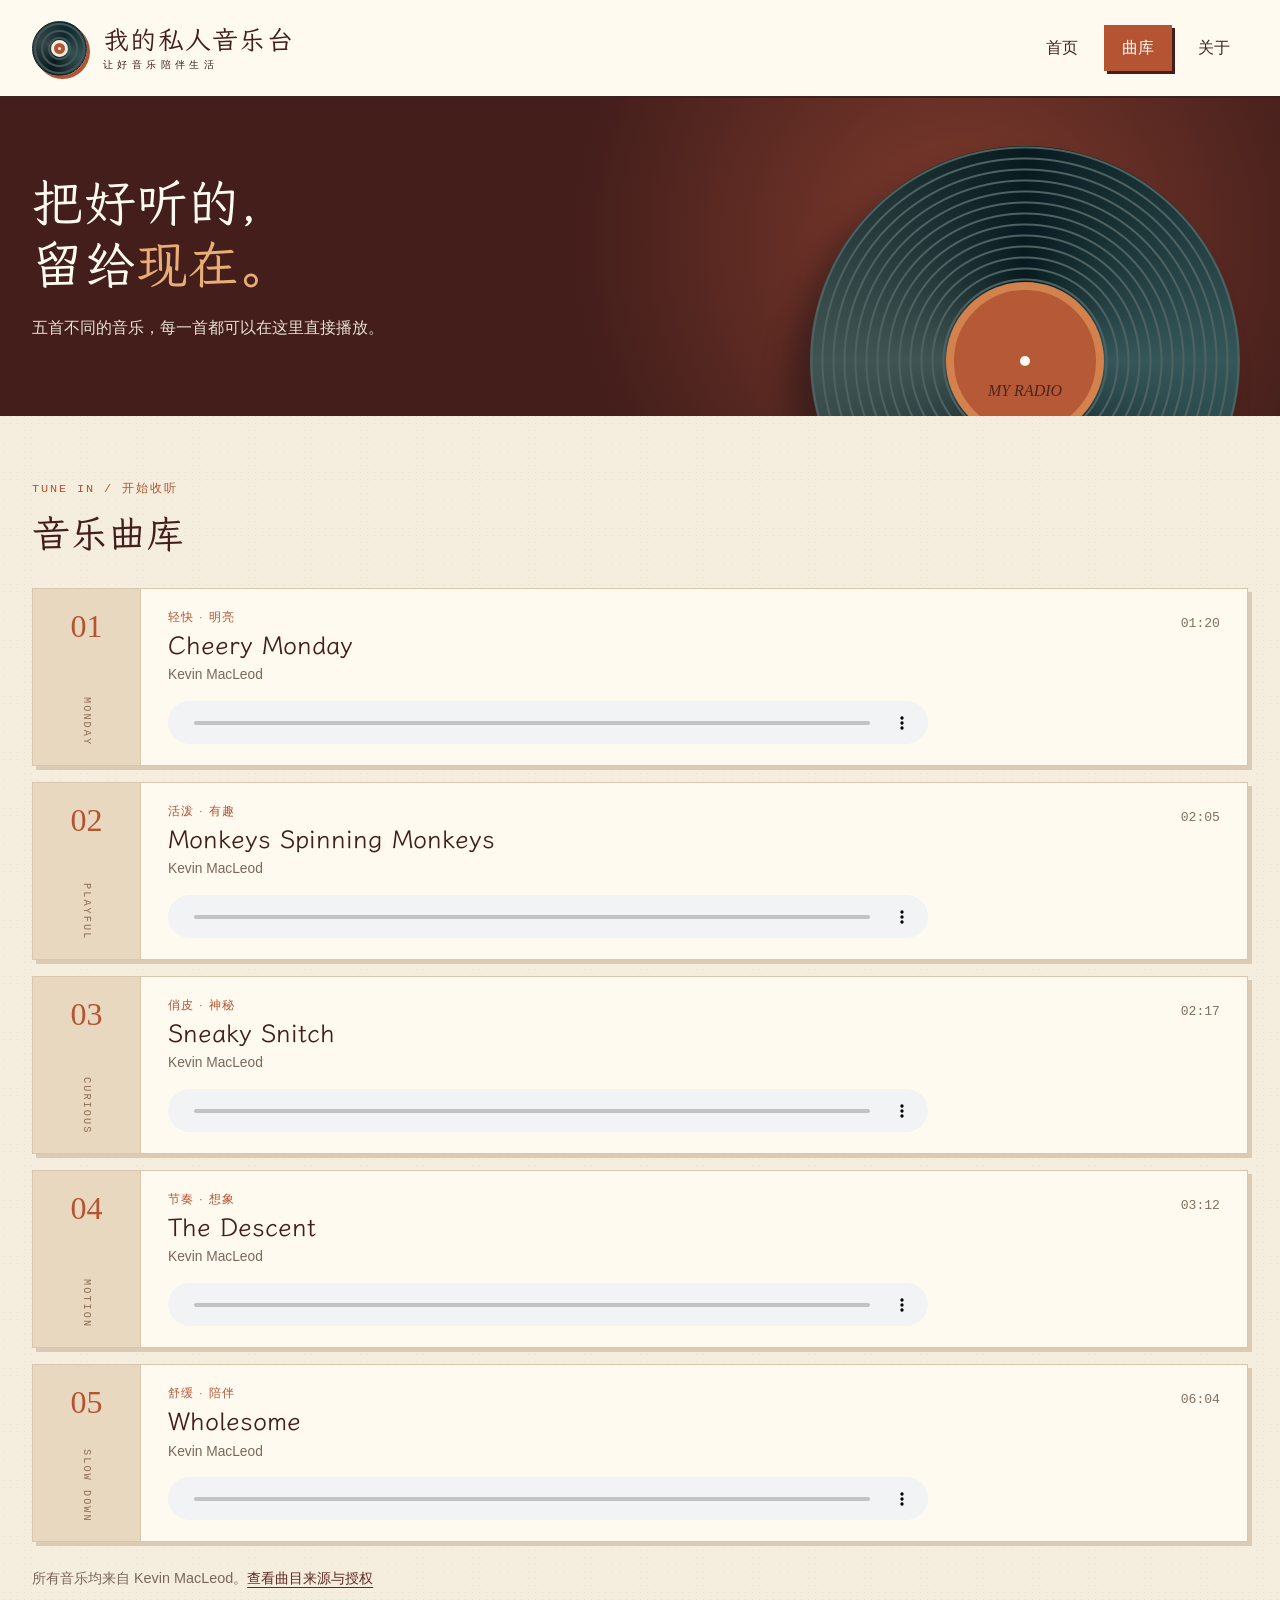
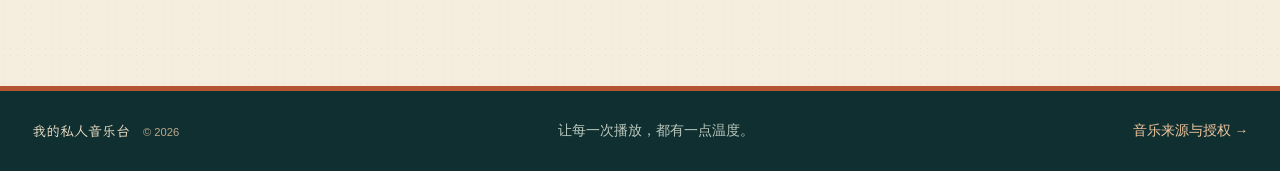
==== commit cd972033: "Remove music library hero label" ====
--- a/music.html
+++ b/music.html
@@ -18,7 +18,7 @@
   <main>
     <section class="interior-hero library-hero" aria-labelledby="library-title">
       <div class="page-width interior-grid">
-        <div><p class="eyebrow light-eyebrow">THE MUSIC LIBRARY / 05 TRACKS</p><h1 id="library-title">把好听的，<br>留给<span>现在。</span></h1><p>五首不同的音乐，每一首都可以在这里直接播放。</p></div>
+        <div><h1 id="library-title">把好听的，<br>留给<span>现在。</span></h1><p>五首不同的音乐，每一首都可以在这里直接播放。</p></div>
         <div class="hero-record" aria-hidden="true"><span></span></div>
       </div>
     </section>
--- a/styles.css
+++ b/styles.css
@@ -25,12 +25,14 @@
 }
 
 *, *::before, *::after { box-sizing: border-box; }
+:is(h1, h2, h3, h4, h5, h6, strong, b) { font-weight: 400; }
 html { scroll-behavior: smooth; }
 body {
   margin: 0;
   color: var(--ink);
   background: radial-gradient(rgba(99, 65, 39, .075) .7px, transparent .8px) 0 0 / 7px 7px, var(--paper);
   font-family: var(--font-body);
+  font-weight: 400;
   line-height: 1.65;
 }
 button, audio { font: inherit; }
@@ -38,7 +40,7 @@
 a:focus-visible, audio:focus-visible { outline: 3px solid var(--rust); outline-offset: 4px; }
 img { max-width: 100%; }
 .page-width { width: min(100% - 64px, 1220px); margin-inline: auto; }
-.eyebrow { margin: 0 0 12px; color: var(--rust); font: 700 .74rem/1.4 "Courier New", monospace; letter-spacing: .16em; }
+.eyebrow { margin: 0 0 12px; color: var(--rust); font: 400 .74rem/1.4 "Courier New", monospace; letter-spacing: .16em; }
 .light-eyebrow { color: #e9c999; }
 
 /* Header */
@@ -59,9 +61,9 @@
 .brand-record::after { content: ""; position: absolute; inset: 25px; border-radius: 50%; background: var(--paper-light); }
 .brand-words { display: grid; gap: 1px; }
 .brand-words strong { font: 400 clamp(1.15rem, 2vw, 1.72rem)/1.3 var(--font-display); letter-spacing: .05em; color: var(--wine-dark); white-space: nowrap; }
-.brand-words small { font: 700 .6rem/1.4 var(--font-body); letter-spacing: .46em; white-space: nowrap; }
+.brand-words small { font: 400 .6rem/1.4 var(--font-body); letter-spacing: .46em; white-space: nowrap; }
 .site-nav { display: flex; align-items: center; gap: 8px; }
-.site-nav a { min-width: 68px; text-align: center; padding: 10px 14px; font-weight: 700; transition: background .2s, color .2s; }
+.site-nav a { min-width: 68px; text-align: center; padding: 10px 14px; font-weight: 400; transition: background .2s, color .2s; }
 .site-nav a:hover { color: var(--rust); }
 .site-nav a[aria-current="page"] { background: var(--rust); color: white; box-shadow: 3px 3px 0 var(--wine-dark); }
 
@@ -77,7 +79,7 @@
 .hero-copy h1, .interior-hero h1 { margin: 0; font: 400 clamp(3rem, 5vw, 5.2rem)/1.22 var(--font-display); letter-spacing: .02em; }
 .hero-copy h1 span, .interior-hero h1 span { color: #e9ae77; }
 .hero-lead { max-width: 420px; margin: 26px 0 32px; color: #e7e1d2; font-size: 1.04rem; line-height: 1.9; }
-.button { display: inline-flex; align-items: center; justify-content: space-between; gap: 58px; min-width: 212px; padding: 13px 18px 13px 23px; font-weight: 700; border: 1px solid transparent; transition: transform .2s, box-shadow .2s; }
+.button { display: inline-flex; align-items: center; justify-content: space-between; gap: 58px; min-width: 212px; padding: 13px 18px 13px 23px; font-weight: 400; border: 1px solid transparent; transition: transform .2s, box-shadow .2s; }
 .button:hover { transform: translateY(-3px); }
 .button-light { background: #f4e7cc; color: var(--wine-dark); box-shadow: 5px 5px 0 var(--rust); }
 .button-light:hover { box-shadow: 7px 8px 0 var(--rust); }
@@ -92,19 +94,19 @@
 .radio-face { position: absolute; inset: 15px 15px 22px; display: grid; grid-template-columns: 56% 44%; gap: 8px; padding: 18px; border-radius: 26px 26px 17px 17px; background: #261e19; border: 3px solid #d39457; }
 .radio-speaker { border: 4px solid #9f7144; border-radius: 22px; background-color: #e2b273; background-image: radial-gradient(#513a27 1.35px, transparent 1.8px); background-size: 7px 7px; box-shadow: inset 0 0 26px #713c25; }
 .radio-panel { display: flex; flex-direction: column; align-items: center; min-width: 0; border-radius: 16px; background: linear-gradient(145deg, #593523, #241d19); border: 2px solid #925c38; }
-.radio-label { margin-top: 18px; text-align: center; color: #eac58d; font: italic 700 1.16rem/1.1 Georgia, serif; letter-spacing: .08em; }
+.radio-label { margin-top: 18px; text-align: center; color: #eac58d; font: italic 400 1.16rem/1.1 Georgia, serif; letter-spacing: .08em; }
 .radio-frequency { position: relative; display: flex; justify-content: space-evenly; align-items: end; width: 84%; height: 34px; margin-top: 12px; border-top: 2px solid #c99259; border-bottom: 2px solid #c99259; }
 .radio-frequency i { display: block; height: 11px; border-left: 2px solid #e9c291; }
 .radio-frequency i:nth-child(3n) { height: 18px; }
 .radio-frequency::after { content: ""; position: absolute; height: 28px; left: 58%; bottom: 0; border-left: 3px solid #d9754b; }
-.radio-dial { display: flex; justify-content: space-between; width: 82%; color: #e9c291; font: 700 .65rem "Courier New", monospace; }
+.radio-dial { display: flex; justify-content: space-between; width: 82%; color: #e9c291; font: 400 .65rem "Courier New", monospace; }
 .radio-knobs { display: flex; justify-content: space-around; width: 100%; margin-top: auto; margin-bottom: 17px; }
 .radio-knobs span { width: 44px; height: 44px; border-radius: 50%; background: repeating-conic-gradient(#b88752 0 8deg, #694528 8deg 13deg); border: 5px solid #d3a065; box-shadow: 0 3px 0 #170e0b, inset 0 0 0 6px #603c26; }
 .radio-feet span { position: absolute; bottom: -22px; width: 54px; height: 20px; background: #301b16; border-radius: 0 0 10px 10px; }
 .radio-feet span:first-child { left: 60px; }.radio-feet span:last-child { right: 60px; }
-.art-stamp { position: absolute; top: 43px; right: 5px; transform: rotate(12deg); display: grid; place-items: center; width: 116px; height: 116px; border: 2px solid #e3be86; border-radius: 50%; text-align: center; color: #e3be86; font: 700 .76rem/1.5 "Courier New", monospace; letter-spacing: .14em; }
+.art-stamp { position: absolute; top: 43px; right: 5px; transform: rotate(12deg); display: grid; place-items: center; width: 116px; height: 116px; border: 2px solid #e3be86; border-radius: 50%; text-align: center; color: #e3be86; font: 400 .76rem/1.5 "Courier New", monospace; letter-spacing: .14em; }
 .hero-band { background: var(--wine-dark); border-block: 1px solid #cb9c77; }
-.hero-band .page-width { display: flex; align-items: center; justify-content: space-between; min-height: 45px; color: #e5c5a0; font: 700 .7rem "Courier New", monospace; letter-spacing: .2em; }
+.hero-band .page-width { display: flex; align-items: center; justify-content: space-between; min-height: 45px; color: #e5c5a0; font: 400 .7rem "Courier New", monospace; letter-spacing: .2em; }
 .hero-band span:nth-child(2) { font-size: 1rem; }
 
 /* Featured */
@@ -115,7 +117,7 @@
 .feature-grid { display: grid; grid-template-columns: repeat(3, minmax(0, 1fr)); gap: 22px; }
 .feature-card { overflow: hidden; background: var(--paper-light); border: 1px solid var(--line); box-shadow: 5px 5px 0 #d8c6a9; }
 .feature-art { position: relative; height: 220px; overflow: hidden; }
-.feature-art-note { position: absolute; left: 18px; bottom: 13px; color: #fff2dd; font: 700 .66rem "Courier New", monospace; letter-spacing: .17em; }
+.feature-art-note { position: absolute; left: 18px; bottom: 13px; color: #fff2dd; font: 400 .66rem "Courier New", monospace; letter-spacing: .17em; }
 .feature-art-record { background: linear-gradient(135deg, #a66a3d, #4e201c 78%); }
 .feature-vinyl { position: absolute; width: 255px; height: 255px; top: 26px; right: -9px; border-radius: 50%; background: repeating-radial-gradient(circle, transparent 0 4px, #284142 5px 6px, transparent 7px 11px), conic-gradient(#0a252c, #315053, #06171c, #2f484b, #0a252c); box-shadow: -19px 12px 30px #21100fd1; }
 .feature-vinyl::before { content: ""; position: absolute; inset: 90px; border-radius: 50%; background: #c06437; border: 6px solid #d59059; }
@@ -127,13 +129,13 @@
 .feature-art-sun::after { content: ""; position: absolute; left: -15%; right: -15%; bottom: -80%; height: 112%; border-radius: 50%; background: repeating-radial-gradient(circle at 50% 0%, transparent 0 17px, #d7b58747 18px 19px), #14383c; }
 .sun-circle { position: absolute; top: 25px; left: 50%; width: 124px; height: 124px; border-radius: 50%; transform: translateX(-50%); background: #f4ce8d; box-shadow: 0 0 0 22px #f4ce8d29; }
 .feature-content { padding: 18px 19px 20px; }
-.feature-mood { color: var(--rust); font-size: .74rem; font-weight: 700; letter-spacing: .12em; }
-.feature-content h3 { margin: 8px 0 1px; font: 700 1.28rem/1.35 Georgia, var(--font-display); }
+.feature-mood { color: var(--rust); font-size: .74rem; font-weight: 400; letter-spacing: .12em; }
+.feature-content h3 { margin: 8px 0 1px; font: 400 1.28rem/1.35 Georgia, var(--font-display); }
 .feature-content p { margin: 0 0 20px; color: var(--muted); font-size: .86rem; }
-.feature-content a { display: inline-flex; justify-content: space-between; align-items: center; width: 100%; padding-top: 12px; border-top: 1px solid var(--line); color: var(--wine); font-size: .86rem; font-weight: 700; }
+.feature-content a { display: inline-flex; justify-content: space-between; align-items: center; width: 100%; padding-top: 12px; border-top: 1px solid var(--line); color: var(--wine); font-size: .86rem; font-weight: 400; }
 .feature-content a:hover, .section-end a:hover, .text-link:hover, .library-note a:hover, .credit-row a:hover { color: var(--rust); }
 .section-end { display: flex; justify-content: space-between; align-items: center; gap: 20px; margin-top: 31px; padding-top: 20px; border-top: 1px solid var(--line); color: var(--muted); font-size: .9rem; }
-.section-end a { color: var(--wine); font-weight: 700; }
+.section-end a { color: var(--wine); font-weight: 400; }
 
 /* Shared page heroes */
 .interior-hero { overflow: hidden; color: var(--paper-light); }
@@ -146,7 +148,7 @@
 .hero-record { position: absolute; width: 430px; height: 430px; top: 48px; right: 8px; border-radius: 50%; background: repeating-radial-gradient(circle, transparent 0 3px, #4f6261 4px 5px, transparent 6px 11px), conic-gradient(#071b20, #355759, #071b20, #405553, #071b20); box-shadow: -19px 22px 28px #1b10157a; }
 .hero-record::before { content: ""; position: absolute; inset: 136px; border-radius: 50%; background: #b65937; border: 8px solid #d3824d; }
 .hero-record::after { content: ""; position: absolute; inset: 210px; border-radius: 50%; background: var(--paper-light); }
-.hero-record span { position: absolute; z-index: 1; top: 50%; left: 50%; width: 130px; transform: translate(-50%, 21px); text-align: center; color: #4d251e; font: italic 700 1rem Georgia, serif; }
+.hero-record span { position: absolute; z-index: 1; top: 50%; left: 50%; width: 130px; transform: translate(-50%, 21px); text-align: center; color: #4d251e; font: italic 400 1rem Georgia, serif; }
 .hero-record span::after { content: "MY RADIO"; }
 .about-record { transform: rotate(-18deg); }
 
@@ -156,25 +158,25 @@
 .track-card { display: grid; grid-template-columns: 108px minmax(0, 1fr); margin-bottom: 16px; background: var(--paper-light); border: 1px solid var(--line); box-shadow: 4px 4px 0 #dbcbb4; scroll-margin-top: 24px; }
 .track-card:target { outline: 3px solid var(--rust); outline-offset: 3px; }
 .track-side { display: flex; flex-direction: column; align-items: center; justify-content: space-between; padding: 19px 8px; background: #e8d8bf; border-right: 1px solid var(--line); }
-.track-number { color: var(--rust); font: 700 2rem Georgia, serif; }
-.track-side-label { writing-mode: vertical-rl; color: #8b6d53; font: 700 .64rem "Courier New", monospace; letter-spacing: .2em; }
+.track-number { color: var(--rust); font: 400 2rem Georgia, serif; }
+.track-side-label { writing-mode: vertical-rl; color: #8b6d53; font: 400 .64rem "Courier New", monospace; letter-spacing: .2em; }
 .track-main { min-width: 0; padding: 19px 27px 21px; }
 .track-heading { display: flex; justify-content: space-between; align-items: start; gap: 20px; margin-bottom: 14px; }
-.track-tag { margin: 0 0 2px; color: var(--rust); font-size: .72rem; font-weight: 700; letter-spacing: .12em; }
-.track-heading h2 { margin: 0; color: var(--wine-dark); font: 700 clamp(1.22rem, 2vw, 1.55rem)/1.35 Georgia, var(--font-display); }
+.track-tag { margin: 0 0 2px; color: var(--rust); font-size: .72rem; font-weight: 400; letter-spacing: .12em; }
+.track-heading h2 { margin: 0; color: var(--wine-dark); font: 400 clamp(1.22rem, 2vw, 1.55rem)/1.35 Georgia, var(--font-display); }
 .track-artist { margin: 2px 0 0; color: var(--muted); font-size: .86rem; }
-.track-duration { flex: 0 0 auto; margin-top: 8px; color: #806f5f; font: 700 .82rem "Courier New", monospace; }
+.track-duration { flex: 0 0 auto; margin-top: 8px; color: #806f5f; font: 400 .82rem "Courier New", monospace; }
 .track-main audio { display: block; width: 100%; max-width: 760px; height: 43px; accent-color: var(--rust); }
 .library-note { margin: 25px 0 0; color: var(--muted); font-size: .9rem; }
-.library-note a { color: var(--wine); font-weight: 700; text-decoration: underline; text-underline-offset: 4px; }
+.library-note a { color: var(--wine); font-weight: 400; text-decoration: underline; text-underline-offset: 4px; }
 
 /* About */
 .about-layout { display: grid; grid-template-columns: 1.1fr .9fr; gap: 80px; align-items: center; padding-block: 88px 100px; }
 .about-intro h2 { margin: 0 0 23px; color: var(--wine-dark); font: 400 clamp(2rem, 3vw, 2.9rem)/1.38 var(--font-display); }
 .about-intro > p:not(.eyebrow) { max-width: 610px; color: #584b40; line-height: 2; }
-.text-link { display: inline-block; margin-top: 14px; padding-bottom: 5px; border-bottom: 2px solid currentColor; color: var(--wine); font-weight: 700; }
+.text-link { display: inline-block; margin-top: 14px; padding-bottom: 5px; border-bottom: 2px solid currentColor; color: var(--wine); font-weight: 400; }
 .about-quote { position: relative; overflow: hidden; min-height: 322px; padding: 38px 46px; color: #f6e6c9; background: var(--wine-dark); border: 7px double #d3a16f; box-shadow: 10px 10px 0 #decbb0; }
-.about-quote > span { color: #cb8c66; font: 900 5rem/.8 Georgia, serif; }
+.about-quote > span { color: #cb8c66; font: 400 5rem/.8 Georgia, serif; }
 .about-quote p { position: relative; z-index: 1; margin: 8px 0 19px; font: 400 clamp(1.4rem, 2.1vw, 2rem)/1.75 var(--font-display); }
 .about-quote small { position: relative; z-index: 1; color: #e5b985; }
 .quote-waves { position: absolute; right: -12px; bottom: 17px; display: flex; gap: 8px; align-items: center; height: 80px; opacity: .25; }
@@ -186,15 +188,15 @@
 .credits-list { border-top: 2px solid var(--wine-dark); }
 .credit-row { display: flex; align-items: center; justify-content: space-between; gap: 18px; padding: 17px 6px; border-bottom: 1px solid var(--line); }
 .credit-row > div { display: flex; flex-wrap: wrap; align-items: baseline; gap: 8px 22px; }
-.credit-row strong { color: var(--wine-dark); font: 700 1rem Georgia, var(--font-display); }
+.credit-row strong { color: var(--wine-dark); font: 400 1rem Georgia, var(--font-display); }
 .credit-row span { color: var(--muted); font-size: .8rem; }
-.credit-row a { flex: 0 0 auto; color: var(--wine); font-size: .83rem; font-weight: 700; }
+.credit-row a { flex: 0 0 auto; color: var(--wine); font-size: .83rem; font-weight: 400; }
 
 /* Footer */
 .site-footer { color: #efe0c7; background: var(--teal-dark); border-top: 5px solid var(--rust); }
 .footer-inner { display: flex; justify-content: space-between; align-items: center; flex-wrap: wrap; gap: 12px 25px; min-height: 80px; padding-block: 20px; font-size: .85rem; }
 .footer-inner > span:first-child { font-family: var(--font-display); font-weight: 400; }.footer-inner small { margin-left: 8px; color: #bea88c; font: 400 .7rem var(--font-body); }
-.footer-inner > span:nth-child(2) { color: #b9c6ba; }.footer-inner a { color: #edc49c; font-weight: 700; }.footer-inner a:hover { color: white; }
+.footer-inner > span:nth-child(2) { color: #b9c6ba; }.footer-inner a { color: #edc49c; font-weight: 400; }.footer-inner a:hover { color: white; }
 
 @media (max-width: 880px) {
   .page-width { width: min(100% - 42px, 1220px); }
